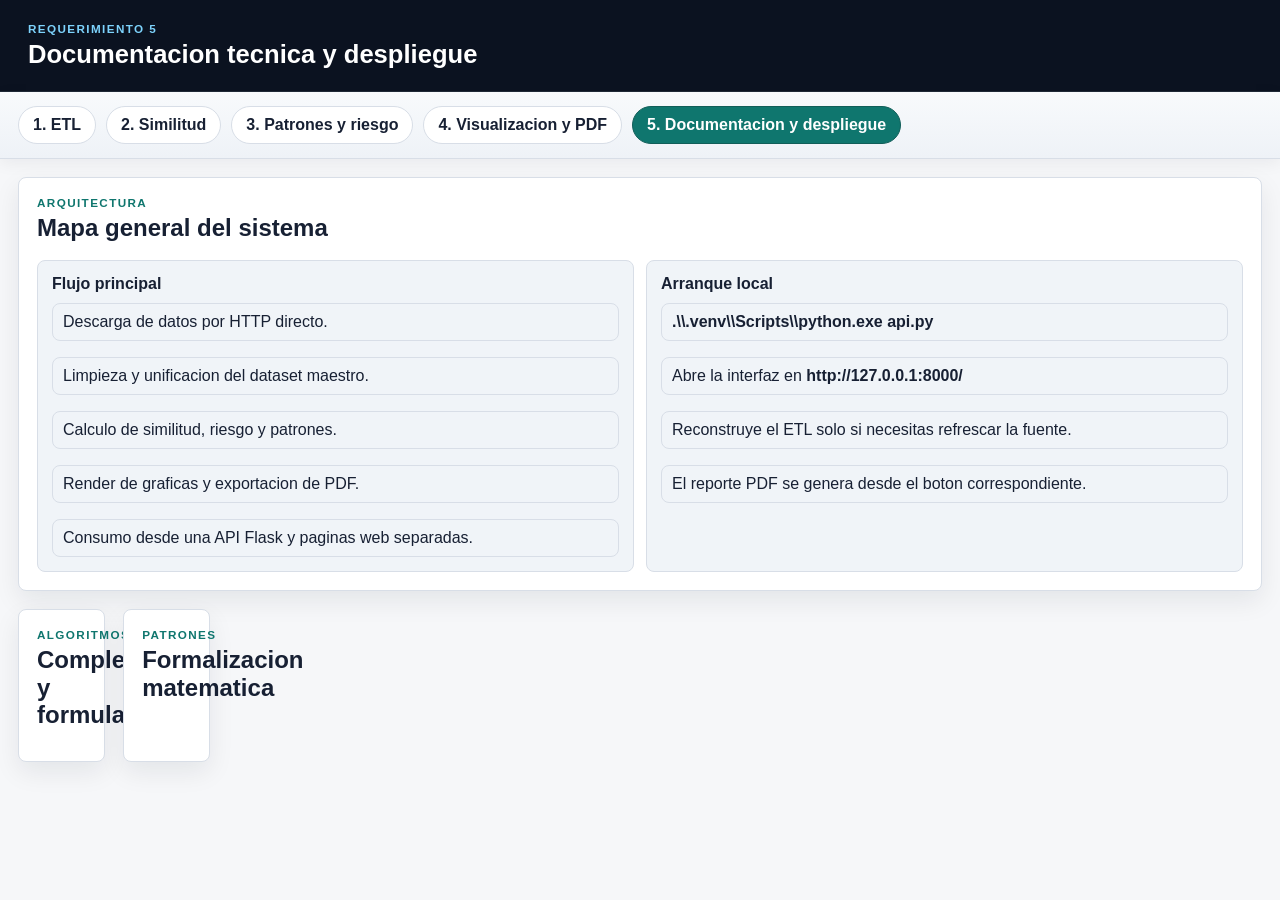
==== static/modules/docs/index.html @ fa9f2424 "Organizacion por modulos independientes actualiacion de dependencias y creacion de hoja de ruta" ====
<!DOCTYPE html>
<html lang="es">
<head>
  <meta charset="UTF-8">
  <meta name="viewport" content="width=device-width, initial-scale=1.0">
  <title>Documentacion y despliegue | Dashboard bursatil</title>
  <link rel="stylesheet" href="/static/styles.css">
</head>
<body data-page="docs">
  <header class="topbar">
    <div>
      <p class="eyebrow">Requerimiento 5</p>
      <h1>Documentacion tecnica y despliegue</h1>
    </div>
    <div class="topbar-actions">
    </div>
  </header>

  <nav class="module-nav" aria-label="Navegacion por requerimientos">
    <a class="module-btn" href="/ui/etl">1. ETL</a>
    <a class="module-btn" href="/ui/similarity">2. Similitud</a>
    <a class="module-btn" href="/ui/patterns">3. Patrones y riesgo</a>
    <a class="module-btn" href="/ui/visualization">4. Visualizacion y PDF</a>
    <a class="module-btn active" href="/ui/docs">5. Documentacion y despliegue</a>
  </nav>

  <main class="layout">
    <section class="panel span-12">
      <div class="panel-title">
        <p class="eyebrow">Arquitectura</p>
        <h2>Mapa general del sistema</h2>
      </div>
      <div class="docs docs-grid">
        <div class="doc-card">
          <h3>Flujo principal</h3>
          <ul>
            <li>Descarga de datos por HTTP directo.</li>
            <li>Limpieza y unificacion del dataset maestro.</li>
            <li>Calculo de similitud, riesgo y patrones.</li>
            <li>Render de graficas y exportacion de PDF.</li>
            <li>Consumo desde una API Flask y paginas web separadas.</li>
          </ul>
        </div>
        <div class="doc-card">
          <h3>Arranque local</h3>
          <ul>
            <li><strong>.\\.venv\\Scripts\\python.exe api.py</strong></li>
            <li>Abre la interfaz en <strong>http://127.0.0.1:8000/</strong></li>
            <li>Reconstruye el ETL solo si necesitas refrescar la fuente.</li>
            <li>El reporte PDF se genera desde el boton correspondiente.</li>
          </ul>
        </div>
      </div>
    </section>

    <section class="panel span-6">
      <div class="panel-title">
        <p class="eyebrow">Algoritmos</p>
        <h2>Complejidad y formulas</h2>
      </div>
      <ul id="algorithm-docs" class="docs-list"></ul>
    </section>

    <section class="panel span-6">
      <div class="panel-title">
        <p class="eyebrow">Patrones</p>
        <h2>Formalizacion matematica</h2>
      </div>
      <div id="pattern-formulas" class="pattern-formulas"></div>
    </section>
  </main>

  <script src="/static/app.js"></script>
</body>
</html>
---- static/styles.css ----
:root {
  --bg: #f6f7f9;
  --surface: #ffffff;
  --surface-alt: #f0f4f8;
  --border: #d8dee7;
  --text: #172033;
  --muted: #667085;
  --primary: #0f766e;
  --primary-dark: #115e59;
  --danger: #b42318;
  --warning: #b76e00;
  --success: #147a50;
  --shadow: 0 10px 26px rgba(16, 24, 40, 0.08);
}

* {
  box-sizing: border-box;
}

body {
  margin: 0;
  min-height: 100vh;
  font-family: "Segoe UI", Arial, sans-serif;
  color: var(--text);
  background: var(--bg);
}

body.landing-page {
  background:
    radial-gradient(circle at top, rgba(15, 118, 110, 0.12), transparent 32%),
    linear-gradient(180deg, #f8fafc 0%, #eef2f7 100%);
}

.topbar {
  display: flex;
  justify-content: space-between;
  gap: 24px;
  align-items: center;
  padding: 22px 28px;
  background: #0b1220;
  color: #ffffff;
  border-bottom: 1px solid #1f2937;
}

.landing-shell {
  max-width: 1180px;
  margin: 0 auto;
  padding: 72px 20px 56px;
}

.landing-hero {
  max-width: 760px;
  margin-bottom: 28px;
}

.landing-hero h1 {
  margin: 0 0 12px;
  font-size: clamp(2rem, 4vw, 4rem);
  line-height: 1.02;
}

.landing-hero p {
  margin: 0;
  font-size: 1.05rem;
  color: var(--muted);
  line-height: 1.6;
}

.landing-grid {
  display: grid;
  grid-template-columns: repeat(2, minmax(0, 1fr));
  gap: 16px;
}

.landing-card {
  display: block;
  text-decoration: none;
  color: var(--text);
  border: 1px solid var(--border);
  border-radius: 16px;
  background: rgba(255, 255, 255, 0.86);
  box-shadow: var(--shadow);
  padding: 20px;
  transition: transform 0.16s ease, box-shadow 0.16s ease, border-color 0.16s ease;
}

.landing-card:hover {
  transform: translateY(-3px);
  border-color: rgba(15, 118, 110, 0.35);
  box-shadow: 0 18px 36px rgba(16, 24, 40, 0.12);
}

.landing-card span {
  display: inline-flex;
  align-items: center;
  justify-content: center;
  min-width: 44px;
  height: 28px;
  margin-bottom: 14px;
  border-radius: 999px;
  background: #ecfeff;
  color: var(--primary-dark);
  font-weight: 800;
  font-size: 0.85rem;
}

.landing-card strong {
  display: block;
  font-size: 1.2rem;
  margin-bottom: 8px;
}

.landing-card p {
  margin: 0;
  color: var(--muted);
  line-height: 1.5;
}

.module-nav {
  display: flex;
  flex-wrap: wrap;
  gap: 10px;
  align-items: center;
  padding: 14px 18px;
  background: linear-gradient(180deg, #f8fafc 0%, #eef2f7 100%);
  border-bottom: 1px solid var(--border);
  position: sticky;
  top: 0;
  z-index: 10;
  box-shadow: 0 4px 16px rgba(16, 24, 40, 0.06);
}

.module-btn {
  display: inline-flex;
  align-items: center;
  justify-content: center;
  border: 1px solid var(--border);
  background: #ffffff;
  color: var(--text);
  border-radius: 999px;
  padding: 9px 14px;
  font-weight: 700;
  text-decoration: none;
  cursor: pointer;
  transition: transform 0.15s ease, border-color 0.15s ease, box-shadow 0.15s ease, background 0.15s ease;
}

.module-btn:hover {
  transform: translateY(-1px);
  border-color: rgba(15, 118, 110, 0.35);
  box-shadow: 0 8px 16px rgba(16, 24, 40, 0.08);
}

.module-btn.active {
  background: var(--primary);
  color: #ffffff;
  border-color: var(--primary-dark);
}

.topbar h1,
.panel-title h2 {
  margin: 0;
  line-height: 1.15;
}

.topbar h1 {
  font-size: clamp(1.35rem, 2vw, 2rem);
}

.topbar-actions {
  display: flex;
  gap: 10px;
  flex-wrap: wrap;
  justify-content: flex-end;
}

.eyebrow {
  margin: 0 0 5px;
  color: #7dd3fc;
  text-transform: uppercase;
  letter-spacing: 0.12em;
  font-size: 0.73rem;
  font-weight: 700;
}

.panel .eyebrow {
  color: var(--primary);
}

.layout {
  display: grid;
  grid-template-columns: repeat(12, minmax(0, 1fr));
  gap: 18px;
  padding: 18px;
  max-width: 1500px;
  margin: 0 auto;
}

.span-12 {
  grid-column: span 12;
}

.span-8 {
  grid-column: span 8;
}

.span-7 {
  grid-column: span 7;
}

.span-5 {
  grid-column: span 5;
}

.span-4 {
  grid-column: span 4;
}

.panel {
  background: var(--surface);
  border: 1px solid var(--border);
  border-radius: 8px;
  box-shadow: var(--shadow);
  padding: 18px;
}

.module-panel-active {
  border-color: rgba(15, 118, 110, 0.5);
  box-shadow: 0 14px 34px rgba(15, 118, 110, 0.12);
}

.panel-title {
  margin-bottom: 14px;
}

.panel-title.compact {
  margin-top: 20px;
}

.summary-grid {
  display: grid;
  grid-template-columns: 1.4fr 1.4fr 0.8fr 0.8fr;
  gap: 12px;
}

.metric,
.metric-card,
.pattern-item {
  border: 1px solid var(--border);
  background: var(--surface-alt);
  border-radius: 8px;
  padding: 14px;
}

.metric span,
.metric-card span,
.pattern-item span,
label span {
  display: block;
  color: var(--muted);
  font-size: 0.78rem;
  letter-spacing: 0.06em;
  text-transform: uppercase;
  margin-bottom: 7px;
}

.metric strong {
  font-size: 1.05rem;
}

.status {
  margin: 14px 0 0;
  padding: 12px 14px;
  border-radius: 8px;
  color: #164e63;
  background: #ecfeff;
  border: 1px solid #bae6fd;
}

.status[data-type="error"] {
  color: #7f1d1d;
  background: #fef2f2;
  border-color: #fecaca;
}

.form-grid {
  display: grid;
  gap: 12px;
}

.two-cols {
  display: grid;
  grid-template-columns: 1fr 1fr;
  gap: 10px;
}

select,
input {
  width: 100%;
  border: 1px solid var(--border);
  border-radius: 8px;
  padding: 10px 11px;
  font: inherit;
  color: var(--text);
  background: #ffffff;
}

select:focus,
input:focus {
  outline: 2px solid rgba(15, 118, 110, 0.18);
  border-color: var(--primary);
}

.btn {
  display: inline-flex;
  align-items: center;
  justify-content: center;
  min-height: 40px;
  border-radius: 8px;
  border: 1px solid transparent;
  padding: 9px 14px;
  font-weight: 700;
  text-decoration: none;
  cursor: pointer;
}

.btn.primary {
  color: #ffffff;
  background: var(--primary);
}

.btn.primary:hover {
  background: var(--primary-dark);
}

.btn.secondary {
  color: #ffffff;
  background: #1f2937;
  border-color: #374151;
}

.btn.full {
  width: 100%;
}

.docs {
  margin-top: 18px;
}

.docs-list {
  list-style: none;
  padding: 0;
  margin: 0;
}

.docs-list li {
  border: 1px solid var(--border);
  border-radius: 8px;
  padding: 10px 12px;
  background: var(--surface-alt);
}

.docs-list li + li {
  margin-top: 10px;
}

.docs-grid {
  display: grid;
  grid-template-columns: repeat(2, minmax(0, 1fr));
  gap: 12px;
}

.doc-card {
  border: 1px solid var(--border);
  background: var(--surface-alt);
  border-radius: 8px;
  padding: 14px;
}

.doc-card h3 {
  margin: 0 0 10px;
  font-size: 1rem;
}

.doc-card ul {
  margin: 0;
  padding-left: 18px;
  color: var(--text);
}

.doc-card li + li {
  margin-top: 8px;
}

.docs h3 {
  margin: 0 0 10px;
  font-size: 1rem;
}

.docs ul {
  display: grid;
  gap: 8px;
  list-style: none;
  padding: 0;
  margin: 0;
}

.docs li {
  border: 1px solid var(--border);
  border-radius: 8px;
  padding: 9px 10px;
}

.docs li span {
  display: block;
  color: var(--muted);
  font-size: 0.86rem;
  margin-top: 3px;
}

.metrics-row {
  display: grid;
  grid-template-columns: repeat(5, minmax(0, 1fr));
  gap: 10px;
  margin-bottom: 14px;
}

.metric-card strong {
  font-family: Consolas, monospace;
  font-size: 1rem;
}

.chart {
  display: block;
  width: 100%;
  min-height: 240px;
  object-fit: contain;
  border: 1px solid var(--border);
  border-radius: 8px;
  background: #ffffff;
}

.pattern-box {
  display: grid;
  grid-template-columns: 1fr 1fr;
  gap: 10px;
}

.pattern-item strong {
  font-size: 2rem;
}

.symbol-cloud {
  display: flex;
  flex-wrap: wrap;
  gap: 8px;
}

.pill {
  border: 1px solid #99f6e4;
  background: #f0fdfa;
  color: #115e59;
  border-radius: 999px;
  padding: 7px 10px;
  font-weight: 700;
  cursor: pointer;
}

.table-wrap {
  width: 100%;
  overflow: auto;
  border: 1px solid var(--border);
  border-radius: 8px;
}

.table-wrap.small {
  margin-top: 12px;
  max-height: 300px;
}

table {
  width: 100%;
  border-collapse: collapse;
  min-width: 760px;
}

th,
td {
  padding: 10px 12px;
  border-bottom: 1px solid var(--border);
  text-align: left;
  white-space: nowrap;
}

th {
  position: sticky;
  top: 0;
  background: #eef2f7;
  color: var(--muted);
  font-size: 0.78rem;
  text-transform: uppercase;
  letter-spacing: 0.06em;
}

.risk {
  display: inline-flex;
  border-radius: 999px;
  padding: 4px 8px;
  font-weight: 700;
}

.risk.agresivo {
  color: var(--danger);
  background: #fef2f2;
}

.risk.moderado {
  color: var(--warning);
  background: #fffbeb;
}

.risk.conservador {
  color: var(--success);
  background: #ecfdf3;
}

@media (max-width: 1120px) {
  .span-8,
  .span-7,
  .span-5,
  .span-4 {
    grid-column: span 12;
  }

  .metrics-row,
  .summary-grid {
    grid-template-columns: repeat(2, minmax(0, 1fr));
  }
}

@media (max-width: 720px) {
  .topbar {
    align-items: flex-start;
    flex-direction: column;
    padding: 18px;
  }

  .landing-shell {
    padding: 40px 16px 40px;
  }

  .landing-grid {
    grid-template-columns: 1fr;
  }

  .module-nav {
    top: 0;
    padding: 12px 14px;
  }

  .layout {
    padding: 12px;
    gap: 12px;
  }

  .summary-grid,
  .metrics-row,
  .pattern-box,
  .two-cols,
  .docs-grid {
    grid-template-columns: 1fr;
  }
}

/* ── Metricas de similitud: fila ampliada para 7 tarjetas ── */
.metrics-row.wide {
  grid-template-columns: repeat(7, minmax(0, 1fr));
}
@media (max-width: 1120px) {
  .metrics-row.wide {
    grid-template-columns: repeat(4, minmax(0, 1fr));
  }
}
@media (max-width: 720px) {
  .metrics-row.wide {
    grid-template-columns: repeat(2, minmax(0, 1fr));
  }
}

.metric-card em {
  display: block;
  font-style: normal;
  font-size: 0.72rem;
  color: var(--muted);
  margin-top: 4px;
  line-height: 1.3;
}

/* ── Espaciado adicional entre graficas ── */
.mt-10 { margin-top: 10px; }

/* ── Seccion ETL stats (details/summary) ── */
.details-header {
  display: flex;
  align-items: center;
  gap: 14px;
  cursor: pointer;
  list-style: none;
  padding: 6px 0;
}
.details-header::-webkit-details-marker { display: none; }
.details-caret {
  margin-left: auto;
  font-size: 1rem;
  color: var(--muted);
  transition: transform 0.2s;
}
details[open] .details-caret { transform: rotate(90deg); }

.small-note {
  font-size: 0.82rem;
  color: var(--muted);
  margin: 8px 0 4px;
  line-height: 1.5;
}

.td-warn { color: var(--danger); font-weight: 600; }
.td-info { color: #0284c7; }
.td-error { color: var(--danger); font-style: italic; }

/* ── Pseudocodigo en complejidad ── */
.pseudocode-details {
  margin-top: 6px;
}
.pseudocode-details summary {
  font-size: 0.78rem;
  color: var(--primary);
  cursor: pointer;
}
.pseudocode-details code {
  display: block;
  font-family: Consolas, monospace;
  font-size: 0.75rem;
  background: #f8fafc;
  border: 1px solid var(--border);
  border-radius: 5px;
  padding: 5px 8px;
  margin-top: 4px;
  white-space: pre-wrap;
  word-break: break-all;
}
.pseudocode-details code.pseudo {
  background: #f0fdf4;
  border-color: #bbf7d0;
  color: #166534;
}

/* ── Patrones: notacion formal ── */
.pattern-formulas {
  display: grid;
  gap: 8px;
  margin-top: 12px;
}
.pattern-formula-card {
  border: 1px solid var(--border);
  border-radius: 8px;
  padding: 10px 12px;
  background: var(--surface-alt);
}
.pattern-formula-card strong {
  display: block;
  font-size: 0.88rem;
  margin-bottom: 4px;
}
.pattern-formula-card span {
  display: block;
  font-size: 0.78rem;
  color: var(--muted);
  margin-top: 3px;
}
.formula-formal {
  display: block;
  font-family: Consolas, monospace;
  font-size: 0.8rem;
  background: #eff6ff;
  border: 1px solid #bfdbfe;
  border-radius: 5px;
  padding: 4px 8px;
  margin: 4px 0;
  color: #1e40af;
}
.complexity-badge {
  display: inline-block;
  font-size: 0.72rem !important;
  font-weight: 700;
  background: #f0fdf4;
  border: 1px solid #bbf7d0;
  color: #166534 !important;
  border-radius: 999px;
  padding: 2px 8px;
  margin-top: 4px;
}

/* ── Sharpe ratio colores ── */
.sharpe-good { color: var(--success); font-weight: 700; }
.sharpe-mid  { color: var(--warning); font-weight: 700; }
.sharpe-bad  { color: var(--danger);  font-weight: 700; }

/* ── Tabla de correlacion ── */
.corr-table-details {
  margin-top: 12px;
}
.corr-table-details > summary {
  font-size: 0.84rem;
  color: var(--primary);
  cursor: pointer;
  padding: 4px 0;
}
.corr-table th,
.corr-table td {
  min-width: 52px;
  text-align: center;
  font-size: 0.72rem;
  padding: 5px 4px;
}
.corr-table th {
  font-size: 0.68rem;
  background: #eef2f7;
}
.corr-high { background: #dbeafe; color: #1e40af; font-weight: 700; }
.corr-neg  { background: #fee2e2; color: #991b1b; font-weight: 700; }
.corr-self { background: #0b1220; color: #ffffff; font-weight: 700; }
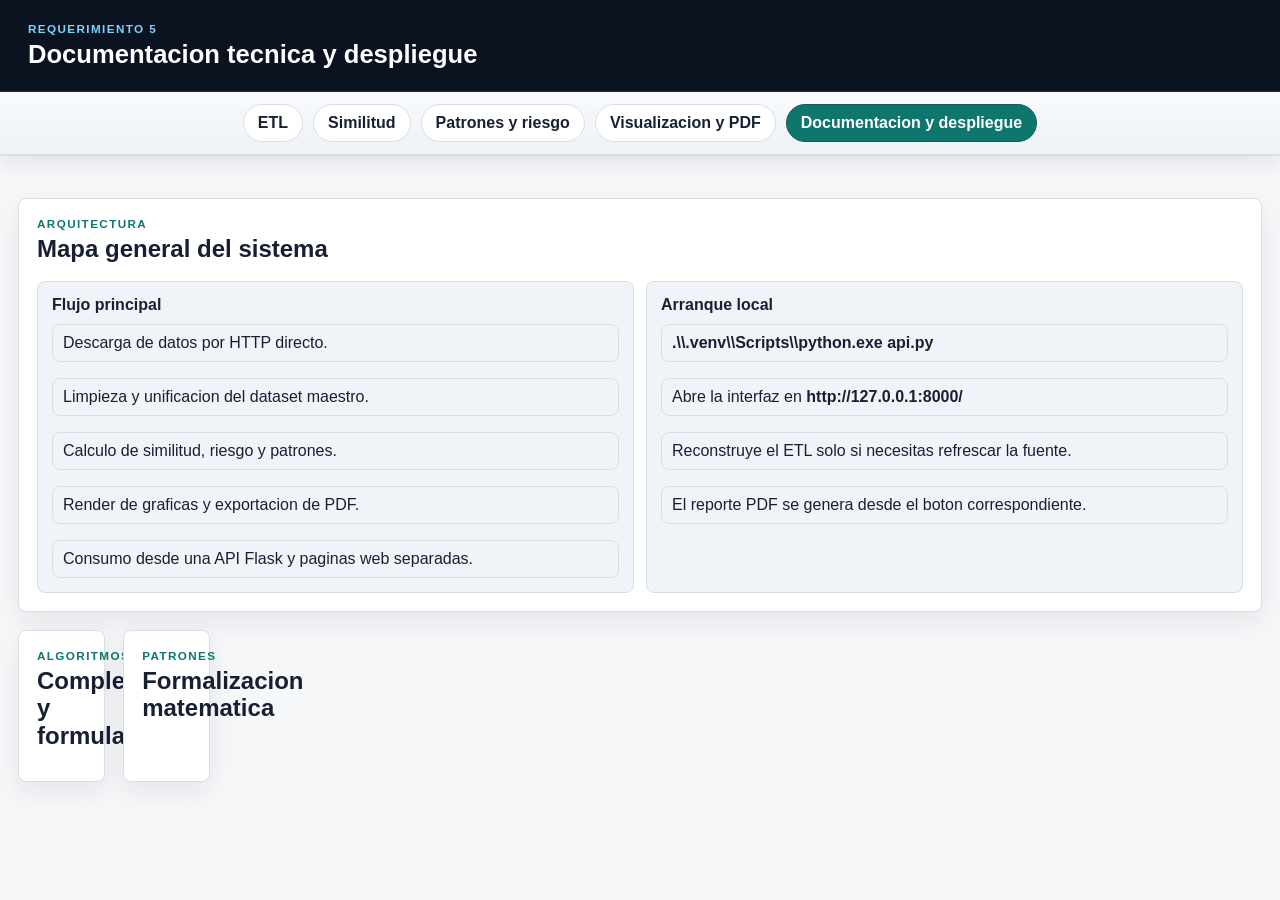
==== commit 30629e19: "Navegacion lista, moduilo de extraccion de informacion completo" ====
--- a/static/modules/docs/index.html
+++ b/static/modules/docs/index.html
@@ -7,22 +7,24 @@
   <link rel="stylesheet" href="/static/styles.css">
 </head>
 <body data-page="docs">
-  <header class="topbar">
-    <div>
-      <p class="eyebrow">Requerimiento 5</p>
-      <h1>Documentacion tecnica y despliegue</h1>
-    </div>
-    <div class="topbar-actions">
-    </div>
-  </header>
+  <section class="page-chrome">
+    <header class="topbar">
+      <div>
+        <p class="eyebrow">Requerimiento 5</p>
+        <h1>Documentacion tecnica y despliegue</h1>
+      </div>
+      <div class="topbar-actions">
+      </div>
+    </header>
 
-  <nav class="module-nav" aria-label="Navegacion por requerimientos">
-    <a class="module-btn" href="/ui/etl">1. ETL</a>
-    <a class="module-btn" href="/ui/similarity">2. Similitud</a>
-    <a class="module-btn" href="/ui/patterns">3. Patrones y riesgo</a>
-    <a class="module-btn" href="/ui/visualization">4. Visualizacion y PDF</a>
-    <a class="module-btn active" href="/ui/docs">5. Documentacion y despliegue</a>
-  </nav>
+    <nav class="module-nav" aria-label="Navegacion por requerimientos">
+      <a class="module-btn" href="/ui/etl">ETL</a>
+      <a class="module-btn" href="/ui/similarity">Similitud</a>
+      <a class="module-btn" href="/ui/patterns">Patrones y riesgo</a>
+      <a class="module-btn" href="/ui/visualization">Visualizacion y PDF</a>
+      <a class="module-btn active" href="/ui/docs">Documentacion y despliegue</a>
+    </nav>
+  </section>
 
   <main class="layout">
     <section class="panel span-12">
--- a/static/styles.css
+++ b/static/styles.css
@@ -121,13 +121,14 @@
   flex-wrap: wrap;
   gap: 10px;
   align-items: center;
-  padding: 14px 18px;
+  justify-content: center;
+  padding: 12px 16px;
   background: linear-gradient(180deg, #f8fafc 0%, #eef2f7 100%);
   border-bottom: 1px solid var(--border);
-  position: sticky;
-  top: 0;
-  z-index: 10;
-  box-shadow: 0 4px 16px rgba(16, 24, 40, 0.06);
+  position: static;
+  width: 100%;
+  border-radius: 0;
+  box-shadow: none;
 }
 
 .module-btn {
@@ -157,6 +158,22 @@
   border-color: var(--primary-dark);
 }
 
+body[data-page] {
+  padding-top: 180px;
+}
+
+.page-chrome {
+  position: fixed;
+  top: 0;
+  left: 0;
+  right: 0;
+  z-index: 30;
+  border-bottom: 1px solid var(--border);
+  overflow: hidden;
+  box-shadow: 0 8px 20px rgba(16, 24, 40, 0.08);
+  background: #ffffff;
+}
+
 .topbar h1,
 .panel-title h2 {
   margin: 0;
@@ -224,6 +241,83 @@
   padding: 18px;
 }
 
+.etl-stats-shell {
+  position: relative;
+  overflow: hidden;
+  max-height: 1400px;
+  transition: max-height 0.45s ease, opacity 0.35s ease, transform 0.45s ease;
+  opacity: 1;
+  transform: translateY(0);
+}
+
+.etl-loading-overlay {
+  position: absolute;
+  inset: 0;
+  z-index: 2;
+  display: flex;
+  align-items: center;
+  justify-content: center;
+  background: rgba(255, 255, 255, 0.82);
+  backdrop-filter: blur(2px);
+}
+
+.etl-loading-card {
+  display: flex;
+  flex-direction: column;
+  align-items: center;
+  gap: 10px;
+  padding: 18px 22px;
+  border: 1px solid var(--border);
+  border-radius: 12px;
+  background: #ffffff;
+  box-shadow: 0 16px 28px rgba(16, 24, 40, 0.14);
+  min-width: 240px;
+}
+
+.etl-loading-card strong {
+  font-size: 0.98rem;
+}
+
+.etl-loading-card span {
+  color: var(--muted);
+  font-size: 0.86rem;
+  text-align: center;
+  line-height: 1.4;
+}
+
+.etl-spinner {
+  width: 42px;
+  height: 42px;
+  border-radius: 50%;
+  border: 4px solid #dbeafe;
+  border-top-color: var(--primary);
+  animation: etl-spin 0.9s linear infinite;
+}
+
+@keyframes etl-spin {
+  to {
+    transform: rotate(360deg);
+  }
+}
+
+.etl-stats-shell.is-loading details {
+  opacity: 0.38;
+  filter: blur(0.5px);
+  pointer-events: none;
+}
+
+.etl-stats-shell[hidden] {
+  display: block;
+  max-height: 0;
+  opacity: 0;
+  transform: translateY(-8px);
+  overflow: hidden;
+  border-width: 0;
+  padding-top: 0;
+  padding-bottom: 0;
+  margin-top: 0;
+}
+
 .module-panel-active {
   border-color: rgba(15, 118, 110, 0.5);
   box-shadow: 0 14px 34px rgba(15, 118, 110, 0.12);
@@ -241,6 +335,10 @@
   display: grid;
   grid-template-columns: 1.4fr 1.4fr 0.8fr 0.8fr;
   gap: 12px;
+}
+
+.etl-summary-grid {
+  grid-template-columns: repeat(5, minmax(0, 1fr));
 }
 
 .metric,
@@ -281,6 +379,12 @@
   color: #7f1d1d;
   background: #fef2f2;
   border-color: #fecaca;
+}
+
+.status[data-type="warning"] {
+  color: #7c2d12;
+  background: #fffbeb;
+  border-color: #fde68a;
 }
 
 .form-grid {
@@ -536,6 +640,10 @@
   .summary-grid {
     grid-template-columns: repeat(2, minmax(0, 1fr));
   }
+
+  .etl-summary-grid {
+    grid-template-columns: repeat(2, minmax(0, 1fr));
+  }
 }
 
 @media (max-width: 720px) {
@@ -554,20 +662,24 @@
   }
 
   .module-nav {
-    top: 0;
-    padding: 12px 14px;
+    padding: 10px 12px;
   }
 
   .layout {
     padding: 12px;
     gap: 12px;
+  }
+
+  body[data-page] {
+    padding-top: 206px;
   }
 
   .summary-grid,
   .metrics-row,
   .pattern-box,
   .two-cols,
-  .docs-grid {
+  .docs-grid,
+  .etl-summary-grid {
     grid-template-columns: 1fr;
   }
 }
